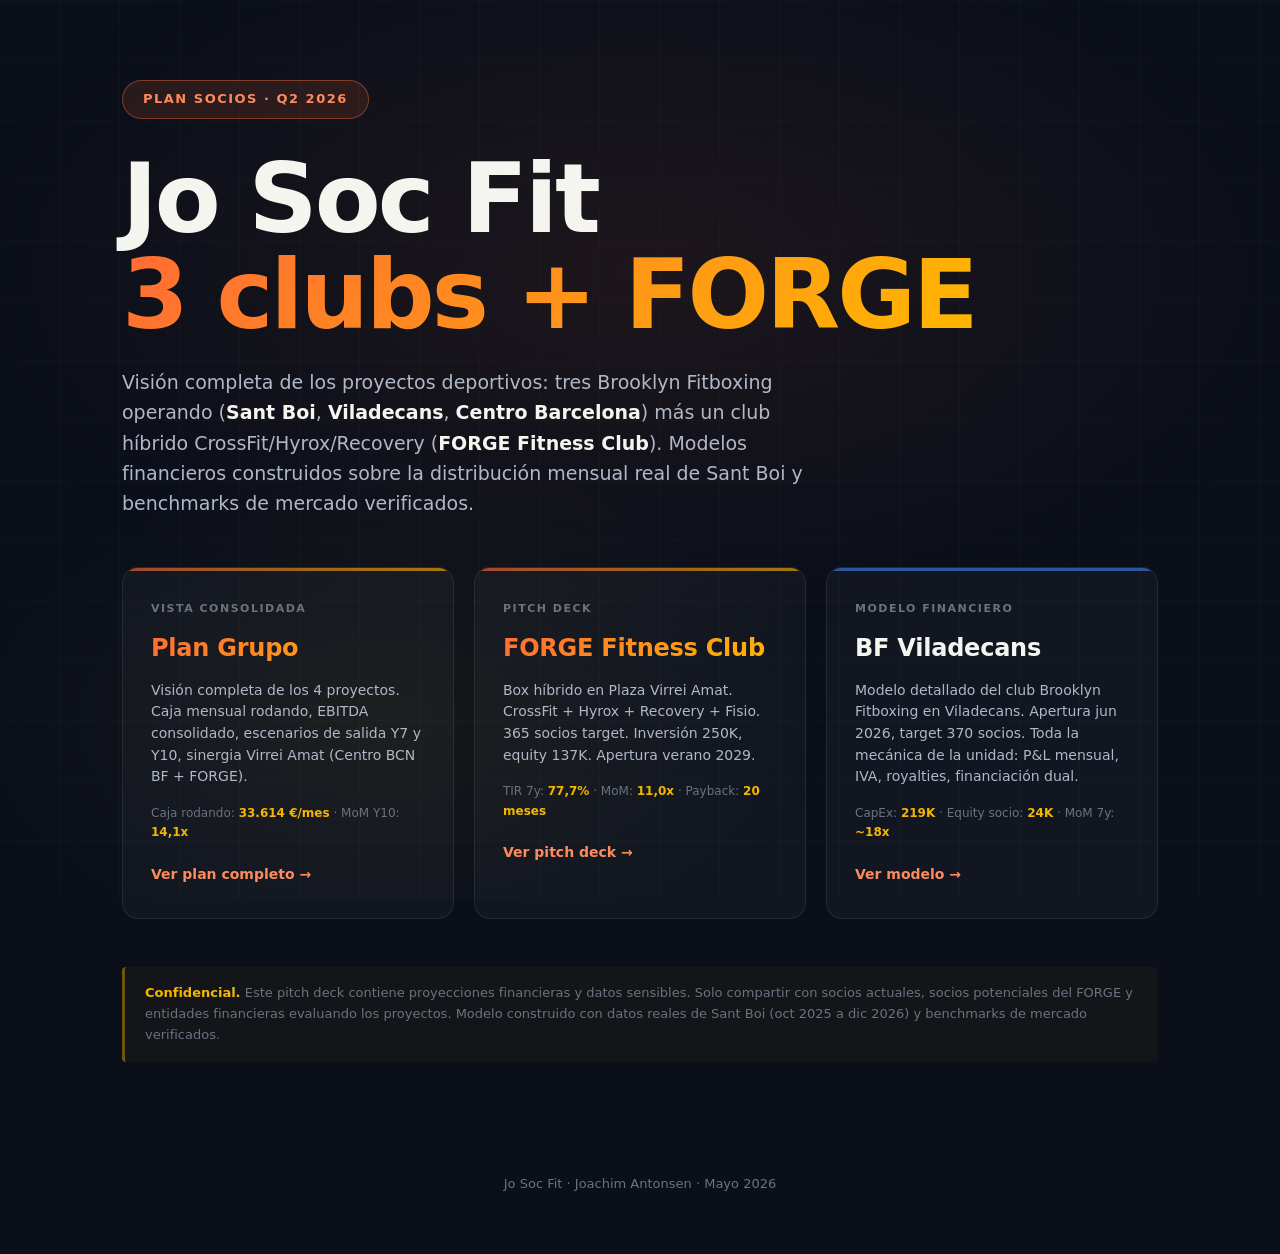
==== index.html @ 3608d302 "Initial pitch deck: grupo + forge + viladecans + index Co-authored-by: 🦞 Qlaw <noreply@qlaw.quick.sh" ====
<!DOCTYPE html>
<html lang="es">
<head>
<meta charset="UTF-8">
<meta name="viewport" content="width=device-width, initial-scale=1.0">
<meta name="description" content="Jo Soc Fit · Plan Q2 2026. 3 clubs Brooklyn Fitboxing operando + FORGE Fitness Club. Pitch deck para socios.">
<title>Jo Soc Fit · Pitch Deck 2026</title>
<style>
*, *::before, *::after { margin: 0; padding: 0; box-sizing: border-box; }
html { scroll-behavior: smooth; }
body {
  font-family: -apple-system, BlinkMacSystemFont, 'Segoe UI', Inter, system-ui, sans-serif;
  background: #0a0f1a;
  color: #f5f5f0;
  line-height: 1.6;
  min-height: 100vh;
  -webkit-font-smoothing: antialiased;
}
.bg-grid::before {
  content: '';
  position: fixed;
  inset: 0;
  background:
    repeating-linear-gradient(0deg, transparent, transparent 59px, rgba(255,255,255,0.02) 59px, rgba(255,255,255,0.02) 60px),
    repeating-linear-gradient(90deg, transparent, transparent 59px, rgba(255,255,255,0.02) 59px, rgba(255,255,255,0.02) 60px);
  z-index: 0;
  pointer-events: none;
}
.bg-glow::after {
  content: '';
  position: fixed;
  inset: 0;
  background: radial-gradient(ellipse 80% 60% at 50% 30%, rgba(255,107,53,0.08) 0%, transparent 70%),
              radial-gradient(ellipse 60% 50% at 30% 80%, rgba(255,184,0,0.05) 0%, transparent 60%);
  z-index: 0;
  pointer-events: none;
}
.container { position: relative; z-index: 1; max-width: 1100px; margin: 0 auto; padding: 80px 32px; }
.badge {
  display: inline-block;
  padding: 8px 20px;
  background: rgba(255, 107, 53, 0.12);
  border: 1px solid rgba(255, 107, 53, 0.4);
  color: #ff8a5c;
  border-radius: 100px;
  font-size: 13px;
  font-weight: 600;
  letter-spacing: 1.5px;
  text-transform: uppercase;
  margin-bottom: 32px;
}
h1 {
  font-size: clamp(48px, 8vw, 96px);
  font-weight: 800;
  letter-spacing: -0.03em;
  line-height: 1;
  margin-bottom: 24px;
}
h1 .gradient {
  background: linear-gradient(135deg, #FF6B35, #FFB800);
  -webkit-background-clip: text;
  background-clip: text;
  -webkit-text-fill-color: transparent;
}
.lead {
  font-size: 19px;
  color: #b0b8c8;
  max-width: 720px;
  margin-bottom: 48px;
  line-height: 1.6;
}
.lead strong { color: #f5f5f0; }
.cards {
  display: grid;
  grid-template-columns: repeat(auto-fit, minmax(300px, 1fr));
  gap: 20px;
  margin-bottom: 48px;
}
.card {
  background: rgba(255,255,255,0.03);
  border: 1px solid rgba(255,255,255,0.08);
  border-radius: 16px;
  padding: 32px 28px;
  transition: all 0.25s;
  text-decoration: none;
  color: inherit;
  display: block;
  position: relative;
  overflow: hidden;
}
.card::before {
  content: '';
  position: absolute;
  top: 0; left: 0; right: 0;
  height: 3px;
  background: var(--accent);
  opacity: 0.6;
  transition: opacity 0.25s;
}
.card:hover {
  border-color: rgba(255,107,53,0.35);
  transform: translateY(-4px);
  box-shadow: 0 16px 48px rgba(255,107,53,0.12);
}
.card:hover::before { opacity: 1; }
.card.feat { --accent: linear-gradient(90deg, #FF6B35, #FFB800); }
.card.club { --accent: #3b82f6; }
.card.forge { --accent: linear-gradient(90deg, #FF6B35, #FFB800); }
.card-tag {
  font-size: 11px;
  font-weight: 700;
  letter-spacing: 1.5px;
  text-transform: uppercase;
  color: #6b7280;
  margin-bottom: 12px;
}
.card h2 {
  font-size: 24px;
  font-weight: 700;
  letter-spacing: -0.01em;
  margin-bottom: 12px;
}
.card.feat h2, .card.forge h2 {
  background: linear-gradient(135deg, #FF6B35, #FFB800);
  -webkit-background-clip: text;
  background-clip: text;
  -webkit-text-fill-color: transparent;
}
.card p {
  font-size: 14px;
  color: #b0b8c8;
  margin-bottom: 16px;
  line-height: 1.55;
}
.card-meta {
  font-size: 12px;
  color: #6b7280;
  font-weight: 500;
}
.card-meta strong { color: #f5b700; }
.arrow {
  font-size: 14px;
  color: #ff8a5c;
  font-weight: 600;
  margin-top: 20px;
  display: inline-block;
}
.note {
  font-size: 13px;
  color: #6b7280;
  padding: 16px 20px;
  border-left: 3px solid rgba(245, 183, 0, 0.4);
  background: rgba(245, 183, 0, 0.04);
  border-radius: 4px;
  margin-top: 32px;
  line-height: 1.6;
}
footer {
  position: relative;
  z-index: 1;
  text-align: center;
  padding: 32px 0 60px;
  font-size: 13px;
  color: #6b7280;
}
</style>
</head>
<body class="bg-grid bg-glow">
<div class="container">
  <div class="badge">Plan socios · Q2 2026</div>
  <h1>Jo Soc Fit<br><span class="gradient">3 clubs + FORGE</span></h1>
  <p class="lead">Visión completa de los proyectos deportivos: tres Brooklyn Fitboxing operando (<strong>Sant Boi</strong>, <strong>Viladecans</strong>, <strong>Centro Barcelona</strong>) más un club híbrido CrossFit/Hyrox/Recovery (<strong>FORGE Fitness Club</strong>). Modelos financieros construidos sobre la distribución mensual real de Sant Boi y benchmarks de mercado verificados.</p>

  <div class="cards">
    <a href="./grupo/" class="card feat">
      <div class="card-tag">Vista consolidada</div>
      <h2>Plan Grupo</h2>
      <p>Visión completa de los 4 proyectos. Caja mensual rodando, EBITDA consolidado, escenarios de salida Y7 y Y10, sinergia Virrei Amat (Centro BCN BF + FORGE).</p>
      <div class="card-meta">Caja rodando: <strong>33.614 €/mes</strong> · MoM Y10: <strong>14,1x</strong></div>
      <span class="arrow">Ver plan completo →</span>
    </a>

    <a href="./forge/" class="card forge">
      <div class="card-tag">Pitch deck</div>
      <h2>FORGE Fitness Club</h2>
      <p>Box híbrido en Plaza Virrei Amat. CrossFit + Hyrox + Recovery + Fisio. 365 socios target. Inversión 250K, equity 137K. Apertura verano 2029.</p>
      <div class="card-meta">TIR 7y: <strong>77,7%</strong> · MoM: <strong>11,0x</strong> · Payback: <strong>20 meses</strong></div>
      <span class="arrow">Ver pitch deck →</span>
    </a>

    <a href="./viladecans/" class="card club">
      <div class="card-tag">Modelo financiero</div>
      <h2>BF Viladecans</h2>
      <p>Modelo detallado del club Brooklyn Fitboxing en Viladecans. Apertura jun 2026, target 370 socios. Toda la mecánica de la unidad: P&amp;L mensual, IVA, royalties, financiación dual.</p>
      <div class="card-meta">CapEx: <strong>219K</strong> · Equity socio: <strong>24K</strong> · MoM 7y: <strong>~18x</strong></div>
      <span class="arrow">Ver modelo →</span>
    </a>
  </div>

  <div class="note">
    <strong style="color:#f5b700;">Confidencial.</strong> Este pitch deck contiene proyecciones financieras y datos sensibles. Solo compartir con socios actuales, socios potenciales del FORGE y entidades financieras evaluando los proyectos. Modelo construido con datos reales de Sant Boi (oct 2025 a dic 2026) y benchmarks de mercado verificados.
  </div>
</div>

<footer>
  Jo Soc Fit · Joachim Antonsen · Mayo 2026
</footer>
</body>
</html>
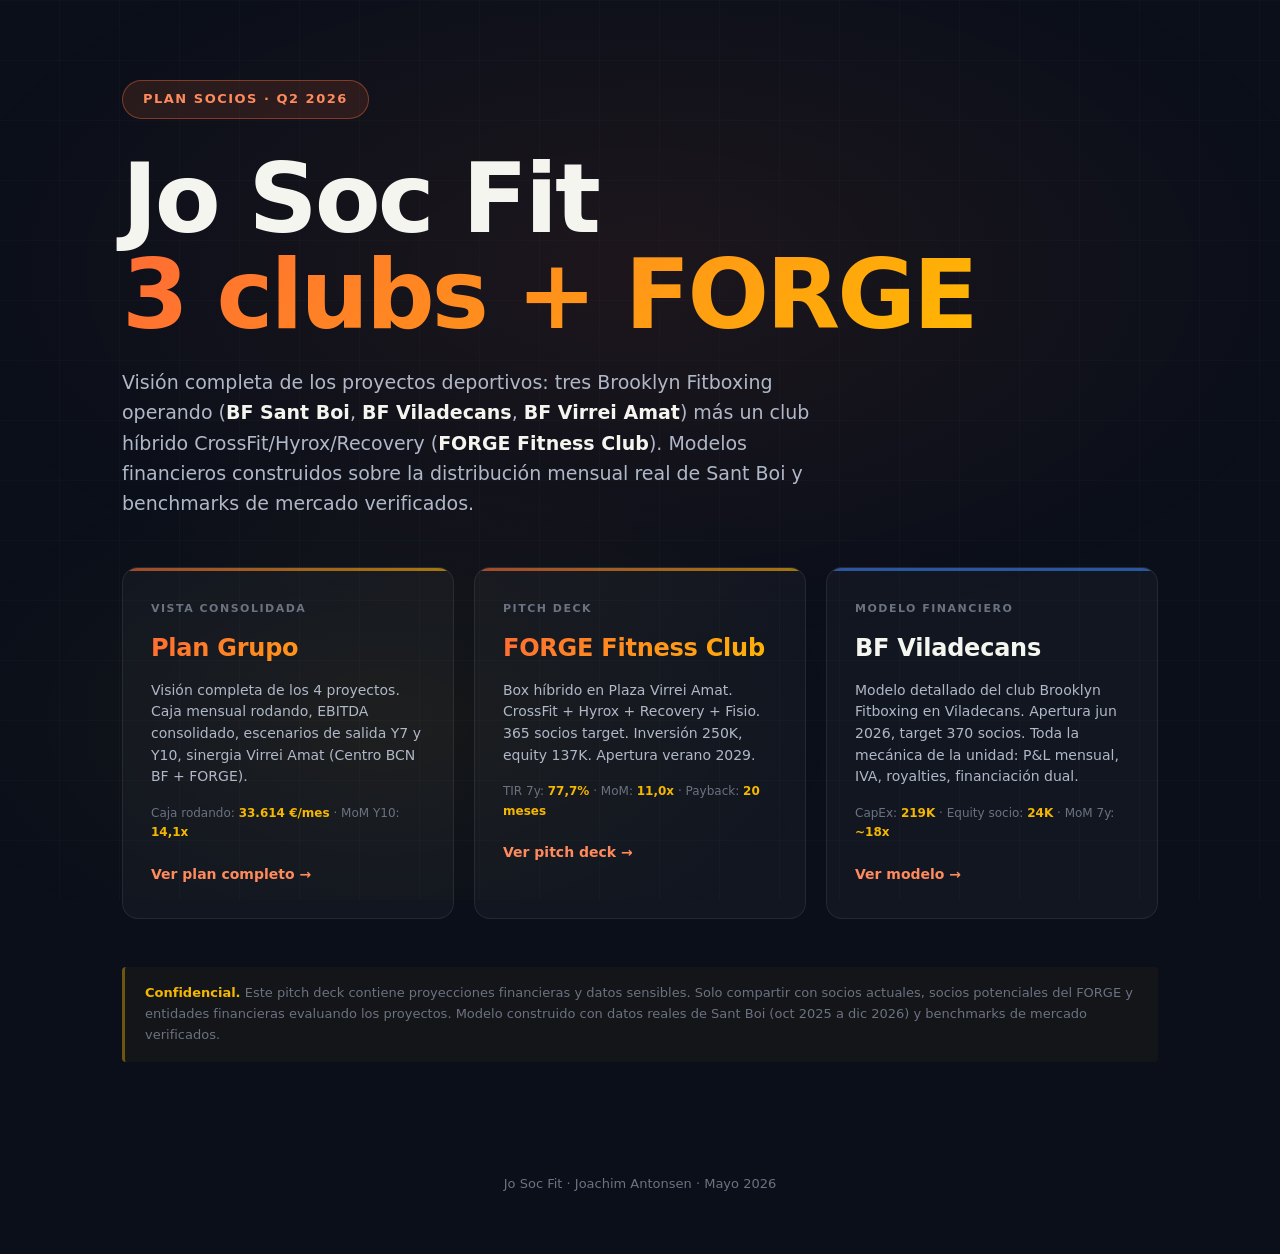
==== commit 1ad18dfb: "Update: BF Virrei Amat naming + co-founder roles Co-authored-by: 🦞 Qlaw <noreply@qlaw.quick.shopify." ====
--- a/index.html
+++ b/index.html
@@ -169,7 +169,7 @@
 <div class="container">
   <div class="badge">Plan socios · Q2 2026</div>
   <h1>Jo Soc Fit<br><span class="gradient">3 clubs + FORGE</span></h1>
-  <p class="lead">Visión completa de los proyectos deportivos: tres Brooklyn Fitboxing operando (<strong>Sant Boi</strong>, <strong>Viladecans</strong>, <strong>Centro Barcelona</strong>) más un club híbrido CrossFit/Hyrox/Recovery (<strong>FORGE Fitness Club</strong>). Modelos financieros construidos sobre la distribución mensual real de Sant Boi y benchmarks de mercado verificados.</p>
+  <p class="lead">Visión completa de los proyectos deportivos: tres Brooklyn Fitboxing operando (<strong>BF Sant Boi</strong>, <strong>BF Viladecans</strong>, <strong>BF Virrei Amat</strong>) más un club híbrido CrossFit/Hyrox/Recovery (<strong>FORGE Fitness Club</strong>). Modelos financieros construidos sobre la distribución mensual real de Sant Boi y benchmarks de mercado verificados.</p>
 
   <div class="cards">
     <a href="./grupo/" class="card feat">
